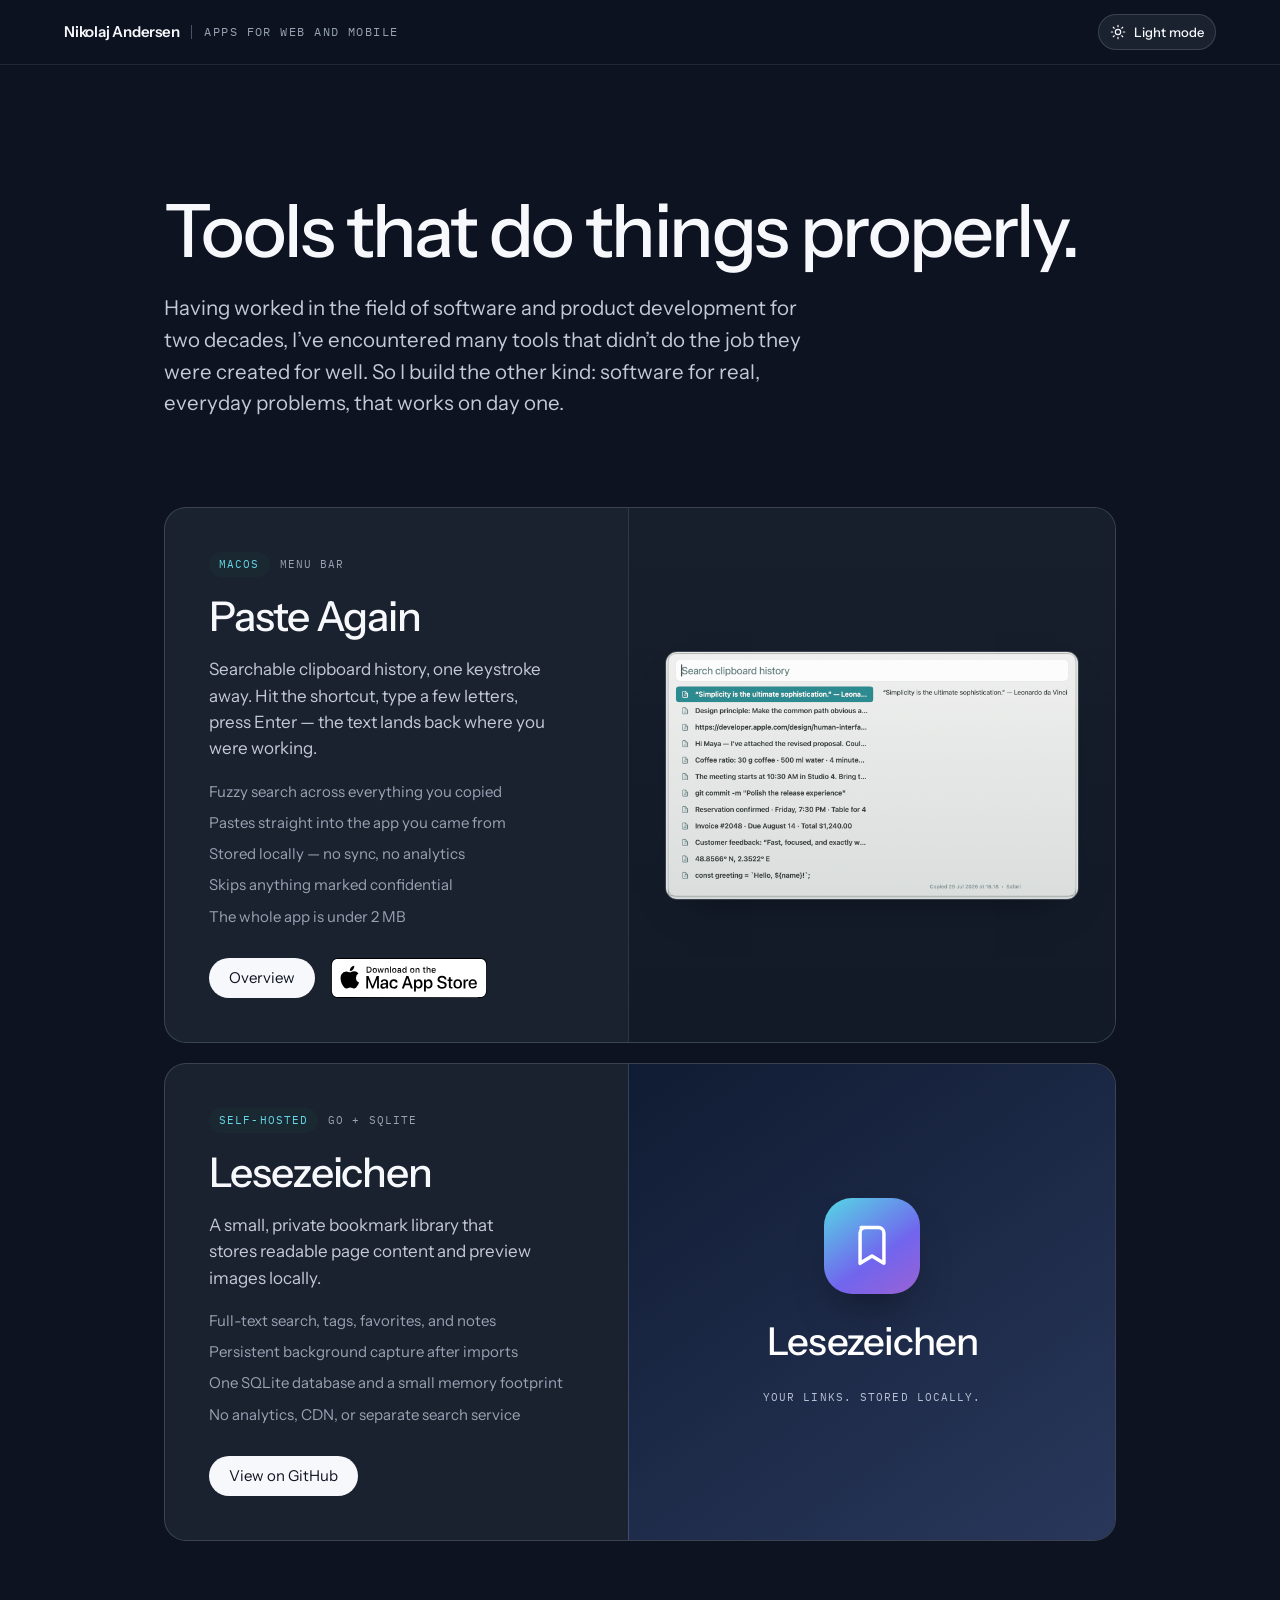
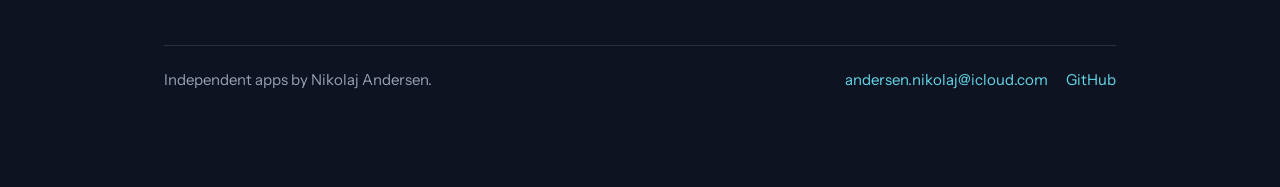
==== index.html @ 2fae5109 "Add dark mode toggle" ====
<!doctype html>
<html lang="en">
<head>
  <meta charset="utf-8">
  <meta name="viewport" content="width=device-width, initial-scale=1">
  <meta name="description" content="Apps by Nikolaj Andersen — independent software for real, everyday problems.">
  <title>Apps by Nikolaj Andersen</title>
  <script>try { document.documentElement.dataset.theme = sessionStorage.getItem('theme') === 'light' ? 'light' : 'dark'; } catch { document.documentElement.dataset.theme = 'dark'; }</script>
  <link rel="preconnect" href="https://fonts.googleapis.com">
  <link rel="preconnect" href="https://fonts.gstatic.com" crossorigin>
  <link href="https://fonts.googleapis.com/css2?family=Instrument+Sans:wght@400;500;600&family=IBM+Plex+Mono:wght@400;500&display=swap" rel="stylesheet">
  <link rel="stylesheet" href="assets/site.css?v=17510959">
  <script src="assets/theme.js" defer></script>
</head>
<body>
  <header class="site-header">
    <a class="wordmark" href="index.html">
      <span class="wordmark-name">Nikolaj Andersen</span>
      <span class="wordmark-rule"></span>
      <span class="wordmark-tag">Apps for web and mobile</span>
    </a>
    <button class="theme-toggle" type="button" data-theme-toggle aria-pressed="true" aria-label="Switch to light mode">
      <svg class="theme-toggle-icon" data-theme-icon viewBox="0 0 24 24" aria-hidden="true"><circle cx="12" cy="12" r="4"></circle><path d="M12 2v2m0 16v2M4.93 4.93l1.41 1.41m11.32 11.32 1.41 1.41M2 12h2m16 0h2M4.93 19.07l1.41-1.41M17.66 6.34l1.41-1.41"></path></svg>
      <span class="theme-toggle-label" data-theme-label>Light mode</span>
    </button>
  </header>

  <main class="home">
    <h1>Tools that do things properly.</h1>
    <p class="lead">Having worked in the field of software and product development for two decades, I’ve encountered many tools that didn’t do the job they were created for well. So I build the other kind: software for real, everyday problems, that works on day one.</p>

    <section class="apps" aria-label="Apps">

      <article class="app-card">
        <div class="app-card-body">
          <div class="tags">
            <span class="tag">macOS</span>
            <span class="tag-plain">Menu bar</span>
          </div>
          <h2>Paste Again</h2>
          <p>Searchable clipboard history, one keystroke away. Hit the shortcut, type a few letters, press Enter — the text lands back where you were working.</p>
          <ul class="points">
            <li>Fuzzy search across everything you copied</li>
            <li>Pastes straight into the app you came from</li>
            <li>Stored locally — no sync, no analytics</li>
            <li>Skips anything marked confidential</li>
            <li>The whole app is under 2 MB</li>
          </ul>
          <div class="actions">
            <a class="btn" href="paste-again/index.html">Overview</a>
            <!-- Official Apple artwork from https://toolbox.marketingtools.apple.com, unaltered.
                 The href is a placeholder — point it at the App Store product page at release.
                 Do not restyle or recrop the badge:
                 https://developer.apple.com/app-store/marketing/guidelines/ -->
            <a class="badge badge-inline" href="https://andersennl.github.io">
              <img src="assets/download-on-the-mac-app-store-white.svg" data-theme-image data-light-src="assets/download-on-the-mac-app-store-black.svg" data-dark-src="assets/download-on-the-mac-app-store-white.svg" alt="Download on the Mac App Store" width="156" height="40">
            </a>
          </div>
        </div>
        <div class="app-card-visual">
          <img class="shot" src="assets/paste-again-history.png" alt="The Paste Again panel: a search field above a list of recently copied items, with the selected entry previewed beside it." width="1400" height="840" loading="lazy">
        </div>
      </article>

      <article class="app-card">
        <div class="app-card-body">
          <div class="tags">
            <span class="tag">Self-hosted</span>
            <span class="tag-plain">Go + SQLite</span>
          </div>
          <h2>Lesezeichen</h2>
          <p>A small, private bookmark library that stores readable page content and preview images locally.</p>
          <ul class="points">
            <li>Full-text search, tags, favorites, and notes</li>
            <li>Persistent background capture after imports</li>
            <li>One SQLite database and a small memory footprint</li>
            <li>No analytics, CDN, or separate search service</li>
          </ul>
          <div class="actions">
            <a class="btn" href="https://github.com/andersennl/Lesezeichen">View on GitHub</a>
          </div>
        </div>
        <div class="app-card-visual project-visual">
          <div class="project-mark" aria-hidden="true">
            <svg viewBox="0 0 24 24"><path d="M7 3.5h8A2.5 2.5 0 0 1 17.5 6v14l-5.5-3.4L6.5 20V6A2.5 2.5 0 0 1 9 3.5h6"/></svg>
          </div>
          <strong>Lesezeichen</strong>
          <span>Your links. Stored locally.</span>
        </div>
      </article>

    </section>

    <footer class="site-footer">
      <p>Independent apps by Nikolaj Andersen.</p>
      <p class="links"><a href="mailto:andersen.nikolaj@icloud.com">andersen.nikolaj@icloud.com</a><a href="https://github.com/andersennl">GitHub</a></p>
    </footer>
  </main>
</body>
</html>
---- assets/site.css ----
/* Shared design system for andersennl.github.io */

:root {
  color-scheme: dark;
  --bg: #0d1321;
  --text: #f7f8fb;
  --body: #c4cad5;
  --muted: #98a2b2;
  --card: #1a2230;
  --line: rgba(226, 233, 244, .16);
  --line-soft: rgba(226, 233, 244, .1);
  --accent: #65d7e8;
  --accent-dark: #a0eefa;
  --accent-tint: rgba(101, 215, 232, .1);
  --warn: #ff7ba7;
  --warn-line: rgba(255, 123, 167, .3);
  --warn-tint: rgba(255, 123, 167, .12);
  --header: rgba(13, 19, 33, .86);
  --rule: rgba(226, 233, 244, .3);
  --visual: linear-gradient(180deg, #171f2d, #121a28);
  --visual-line: rgba(226, 233, 244, .12);
  --image-line: rgba(226, 233, 244, .18);
  --image-shadow: rgba(0, 0, 0, .5);
  --button-line: rgba(226, 233, 244, .24);
  --button-line-hover: rgba(226, 233, 244, .55);
  --accent-line: rgba(101, 215, 232, .36);
  --accent-card: rgba(101, 215, 232, .1);
  --accent-card-text: #bceef3;
  --code-bg: rgba(226, 233, 244, .09);
  --key-line: rgba(226, 233, 244, .28);
  --key-bg: rgba(226, 233, 244, .08);
  --footer-line: rgba(226, 233, 244, .14);
  --sans: 'Instrument Sans', -apple-system, BlinkMacSystemFont, 'Segoe UI', sans-serif;
  --mono: 'IBM Plex Mono', ui-monospace, SFMono-Regular, Menlo, monospace;
  --gutter: clamp(20px, 5vw, 64px);
}

html[data-theme="light"] {
  color-scheme: light;
  --bg: #f6f5f2;
  --text: #191917;
  --body: #4a4a44;
  --muted: #6b6b64;
  --card: #fff;
  --line: rgba(25, 25, 23, .13);
  --line-soft: rgba(25, 25, 23, .09);
  --accent: #1f5c4a;
  --accent-dark: #154236;
  --accent-tint: rgba(31, 92, 74, .08);
  --warn: #8a4d00;
  --warn-line: rgba(164, 91, 0, .3);
  --warn-tint: rgba(164, 91, 0, .06);
  --header: rgba(246, 245, 242, .86);
  --rule: rgba(25, 25, 23, .25);
  --visual: linear-gradient(180deg, #f1f0ec, #e9e8e3);
  --visual-line: rgba(25, 25, 23, .1);
  --image-line: rgba(25, 25, 23, .14);
  --image-shadow: rgba(25, 25, 23, .4);
  --button-line: rgba(25, 25, 23, .16);
  --button-line-hover: rgba(25, 25, 23, .42);
  --accent-line: rgba(31, 92, 74, .28);
  --accent-card: rgba(31, 92, 74, .06);
  --accent-card-text: #3c5249;
  --code-bg: rgba(25, 25, 23, .06);
  --key-line: rgba(25, 25, 23, .2);
  --key-bg: rgba(25, 25, 23, .05);
  --footer-line: rgba(25, 25, 23, .12);
}

* { box-sizing: border-box; }

body {
  margin: 0;
  min-height: 100vh;
  background: var(--bg);
  color: var(--text);
  font-family: var(--sans);
  line-height: 1.55;
  -webkit-font-smoothing: antialiased;
}

a { color: var(--accent); text-decoration: none; }
a:hover { color: var(--accent-dark); text-decoration: underline; text-underline-offset: .18em; }

/* Header */

.site-header {
  position: sticky;
  top: 0;
  z-index: 10;
  display: flex;
  align-items: center;
  justify-content: space-between;
  gap: 24px;
  padding: 14px var(--gutter);
  background: var(--header);
  backdrop-filter: blur(12px);
  border-bottom: 1px solid var(--line-soft);
}

.wordmark {
  display: flex;
  align-items: center;
  gap: 12px;
  color: var(--text);
}

.wordmark:hover { color: var(--text); text-decoration: none; }
.wordmark:hover .wordmark-name { text-decoration: underline; text-underline-offset: .18em; }
.wordmark-name { font-size: 15px; font-weight: 600; letter-spacing: -.015em; }
.wordmark-rule { width: 1px; height: 14px; background: var(--rule); }
.wordmark-tag { font-family: var(--mono); font-size: 12px; letter-spacing: .12em; text-transform: uppercase; color: var(--muted); }

.theme-toggle {
  display: inline-flex;
  align-items: center;
  gap: 8px;
  padding: 7px 11px;
  border: 1px solid var(--line);
  border-radius: 999px;
  background: var(--card);
  color: var(--text);
  cursor: pointer;
  font: inherit;
  font-size: 13px;
  font-weight: 500;
}

.theme-toggle:hover { border-color: var(--button-line-hover); color: var(--accent-dark); }
.theme-toggle:focus-visible { outline: 2px solid var(--accent); outline-offset: 3px; }
.theme-toggle-icon { width: 16px; height: 16px; }
.theme-toggle-icon { fill: none; stroke: currentColor; stroke-linecap: round; stroke-linejoin: round; stroke-width: 1.8; }

/* Too wide to sit on one line on a phone, so it stacks under the name instead of hiding. */
@media (max-width: 560px) {
  .wordmark { flex-direction: column; align-items: flex-start; gap: 2px; }
  .wordmark-rule { display: none; }
  .wordmark-tag { font-size: 10px; letter-spacing: .1em; }
  .theme-toggle-label { display: none; }
  .theme-toggle { padding: 8px; }
}

/* Layout */

main {
  max-width: 1080px;
  margin: 0 auto;
  padding: clamp(44px, 8vw, 96px) var(--gutter) 96px;
}

main.home { padding-top: clamp(56px, 11vw, 128px); }

.eyebrow {
  margin: 0 0 20px;
  font-family: var(--mono);
  font-size: 12px;
  letter-spacing: .14em;
  text-transform: uppercase;
  color: var(--muted);
}

h1 {
  margin: 0;
  font-size: clamp(2.4rem, 6vw, 4rem);
  font-weight: 500;
  line-height: 1.02;
  letter-spacing: -.035em;
  text-wrap: balance;
}

main.home h1 { max-width: 20ch; font-size: clamp(2.6rem, 7vw, 4.6rem); }

.lead {
  margin: 22px 0 0;
  max-width: 48ch;
  font-size: clamp(1.05rem, 1.6vw, 1.3rem);
  color: var(--body);
  text-wrap: pretty;
}

main.home .lead { margin-top: 24px; max-width: 46ch; }

/* App cards on the home page */

.apps { display: grid; gap: 20px; margin-top: clamp(48px, 8vw, 88px); }

.app-card {
  display: grid;
  grid-template-columns: minmax(0, 1fr) minmax(0, 1.05fr);
  align-items: stretch;
  border: 1px solid var(--line);
  border-radius: 22px;
  background: var(--card);
  overflow: hidden;
}

.app-card-body {
  display: flex;
  flex-direction: column;
  gap: 18px;
  padding: clamp(26px, 4vw, 44px);
}

.tags { display: flex; align-items: center; gap: 10px; }

.tag,
.tag-plain {
  font-family: var(--mono);
  font-size: 11px;
  letter-spacing: .1em;
  text-transform: uppercase;
}

.tag { padding: 4px 10px; border-radius: 999px; background: rgba(31, 92, 74, .1); color: var(--accent); }
.tag-plain { color: var(--muted); }

.app-card h2 {
  margin: 0;
  font-size: clamp(1.8rem, 3.2vw, 2.6rem);
  font-weight: 500;
  letter-spacing: -.03em;
  line-height: 1.05;
}

.app-card-body > p {
  margin: 0;
  max-width: 38ch;
  font-size: 1.0625rem;
  color: var(--body);
  text-wrap: pretty;
}

.points {
  display: grid;
  gap: 8px;
  margin: 0;
  padding: 0;
  list-style: none;
  font-size: .9375rem;
  color: var(--muted);
}

.actions {
  display: flex;
  flex-wrap: wrap;
  align-items: center;
  gap: 16px;
  margin-top: auto;
  padding-top: 12px;
}

.app-card-visual {
  display: grid;
  place-items: center;
  padding: clamp(22px, 3vw, 36px);
  background: var(--visual);
  border-left: 1px solid var(--visual-line);
}

.project-visual {
  align-content: center;
  gap: 18px;
  color: #fff;
  background: linear-gradient(145deg, #101c33, #29375b);
  text-align: center;
}

.project-mark {
  display: grid;
  width: 96px;
  height: 96px;
  place-items: center;
  border-radius: 28px;
  background: linear-gradient(145deg, #55d8e4, #7165ee 60%, #9a62d4);
  box-shadow: 0 24px 48px -24px rgba(0, 0, 0, .7);
}

.project-mark svg { width: 52px; fill: none; stroke: currentColor; stroke-width: 1.6; stroke-linecap: round; stroke-linejoin: round; }
.project-visual strong { font-size: clamp(1.75rem, 3vw, 2.4rem); font-weight: 500; letter-spacing: -.03em; }
.project-visual span { color: #b8c1d4; font-family: var(--mono); font-size: 11px; letter-spacing: .1em; text-transform: uppercase; }

@media (max-width: 820px) {
  .app-card { grid-template-columns: minmax(0, 1fr); }
  .app-card-visual { border-left: 0; border-top: 1px solid var(--visual-line); }
}

/* App screenshots */

.shot {
  display: block;
  width: 100%;
  max-width: 460px;
  height: auto;
  border-radius: 12px;
  border: 1px solid var(--image-line);
  box-shadow: 0 18px 40px -24px var(--image-shadow);
}

.shot-wide { max-width: 100%; margin-top: clamp(36px, 6vw, 64px); border-radius: 16px; }

/* Buttons */

.btn {
  display: inline-block;
  padding: 11px 20px;
  border: 0;
  border-radius: 999px;
  background: var(--text);
  color: var(--bg);
  cursor: pointer;
  font: inherit;
  font-size: 15px;
  text-decoration: none;
}

.btn:hover { background: var(--accent); color: var(--bg); text-decoration: none; }

.btn-ghost {
  border: 1px solid var(--button-line);
  background: var(--card);
  color: var(--text);
}

.btn-ghost:hover { border-color: var(--button-line-hover); background: var(--card); color: var(--text); }

.link-strong { font-size: 15px; font-weight: 500; }

.badge { display: inline-block; margin-top: 28px; }
.badge:hover { text-decoration: none; }

/* The asset is 156.10054 × 40. Pinning the height to its native 40px and letting the
   width follow keeps the top and bottom edges on whole pixels — forcing a round 156px
   width instead would rescale the whole badge by 0.9994 and soften its outline. */
.badge img { display: block; width: auto; height: 40px; }

.badge-inline { margin-top: 0; }

/* Integer height so it matches the badge's native 40px sitting next to it. */
.actions .btn {
  display: inline-flex;
  align-items: center;
  height: 40px;
  padding: 0 20px;
}

/* Feature grids */

.grid {
  display: grid;
  grid-template-columns: repeat(auto-fit, minmax(240px, 1fr));
  gap: 16px;
  margin-top: clamp(40px, 7vw, 72px);
}

.grid-wide { grid-template-columns: repeat(auto-fit, minmax(280px, 1fr)); }

.card {
  padding: 24px;
  border: 1px solid var(--line);
  border-radius: 16px;
  background: var(--card);
}

.card h2,
.card h3 { margin: 0 0 8px; font-size: 1.0625rem; font-weight: 600; }
.card p { margin: 0; font-size: .9375rem; color: var(--muted); }
.card p + p { margin-top: 10px; }
.card .body { color: var(--body); }

.card-accent { border-color: var(--accent-line); background: var(--accent-card); }
.card-accent h3, .card-accent h2 { color: var(--accent-dark); }
.card-accent p { color: var(--accent-card-text); }

.card-warn {
  padding: clamp(22px, 3vw, 32px);
  border-radius: 18px;
  border-color: var(--warn-line);
  background: var(--warn-tint);
}

.card-warn h2 { margin-bottom: 12px; font-size: 1.125rem; }
.card-warn .warning { margin: 0 0 14px; font-size: 1rem; font-weight: 600; color: var(--warn); }
.card-warn ul { display: grid; gap: 8px; margin: 0; padding-left: 20px; font-size: .9375rem; color: var(--body); }

.card-lg { padding: clamp(22px, 3vw, 32px); border-radius: 18px; }
.card-lg h2 { margin-bottom: 10px; font-size: 1.125rem; }

.stack { display: grid; gap: 16px; margin-top: clamp(36px, 6vw, 64px); }

.page-actions { display: flex; flex-wrap: wrap; align-items: center; gap: 12px; margin-top: 48px; }

/* Prose pages (privacy policies) */

.prose { max-width: 780px; }
.prose .updated { margin-top: .75rem; color: var(--muted); font-size: .95rem; }
.prose h2 { margin: 3rem 0 0; font-size: 1.35rem; font-weight: 600; letter-spacing: -.02em; }
.prose h3 { margin: 2rem 0 0; font-size: 1.05rem; font-weight: 600; }
.prose p { margin: 1rem 0 0; color: var(--body); }
.prose .lead { color: var(--body); }
.prose ul { margin: 1rem 0 0; padding-left: 1.25rem; color: var(--body); }
.prose li { margin-top: .625rem; }
.prose strong { color: var(--text); }

.note {
  margin-top: 1.5rem;
  padding: 1.25rem 1.5rem;
  border: 1px solid var(--line);
  border-radius: 16px;
  background: var(--card);
}

.note p { margin: 0; }
.note p + p { margin-top: 1rem; }

code {
  padding: .12em .4em;
  border-radius: .35rem;
  background: var(--code-bg);
  font-family: var(--mono);
  font-size: .9em;
  word-break: break-all;
}

pre {
  margin: 1rem 0 0;
  padding: 1rem;
  overflow-x: auto;
  border-radius: .75rem;
  background: var(--code-bg);
}

pre code { padding: 0; background: none; word-break: normal; }

kbd {
  padding: .1em .4em;
  border: 1px solid var(--key-line);
  border-radius: .35rem;
  background: var(--key-bg);
  font-family: var(--mono);
  font-size: .9em;
}

/* Footer */

.site-footer {
  display: flex;
  flex-wrap: wrap;
  align-items: baseline;
  justify-content: space-between;
  gap: 16px;
  margin-top: clamp(56px, 9vw, 104px);
  padding-top: 22px;
  border-top: 1px solid var(--footer-line);
}

.site-footer p { margin: 0; font-size: .9375rem; color: var(--muted); }
.site-footer .links { display: flex; flex-wrap: wrap; gap: 18px; }
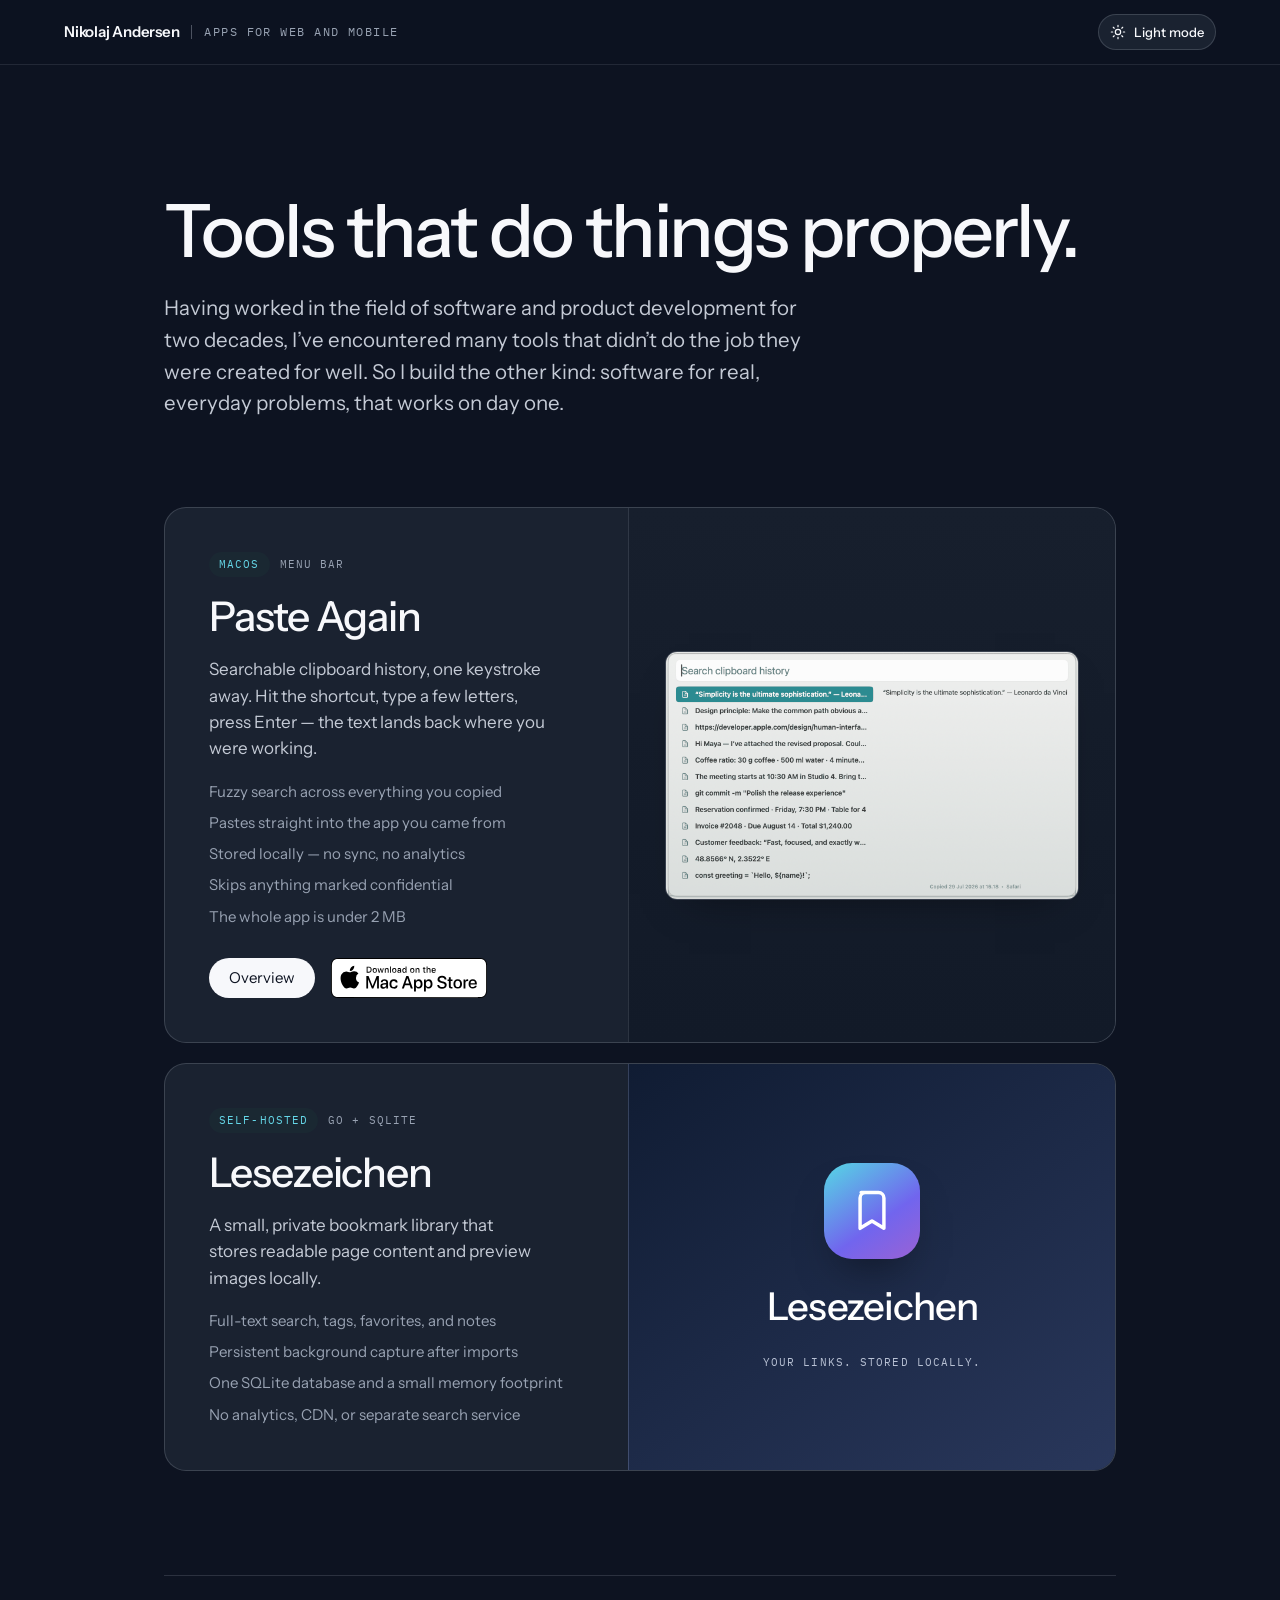
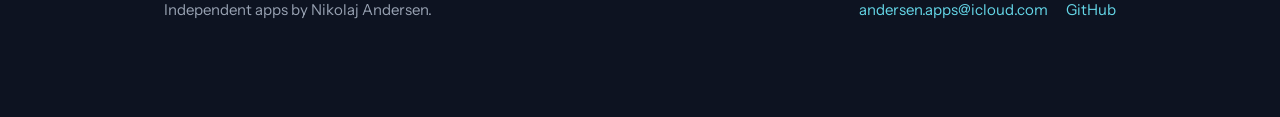
==== commit df8e7dff: "Use public app contact address" ====
--- a/index.html
+++ b/index.html
@@ -76,9 +76,6 @@
             <li>One SQLite database and a small memory footprint</li>
             <li>No analytics, CDN, or separate search service</li>
           </ul>
-          <div class="actions">
-            <a class="btn" href="https://github.com/andersennl/Lesezeichen">View on GitHub</a>
-          </div>
         </div>
         <div class="app-card-visual project-visual">
           <div class="project-mark" aria-hidden="true">
@@ -93,7 +90,7 @@
 
     <footer class="site-footer">
       <p>Independent apps by Nikolaj Andersen.</p>
-      <p class="links"><a href="mailto:andersen.nikolaj@icloud.com">andersen.nikolaj@icloud.com</a><a href="https://github.com/andersennl">GitHub</a></p>
+      <p class="links"><a href="mailto:andersen.apps@icloud.com">andersen.apps@icloud.com</a><a href="https://github.com/andersennl">GitHub</a></p>
     </footer>
   </main>
 </body>
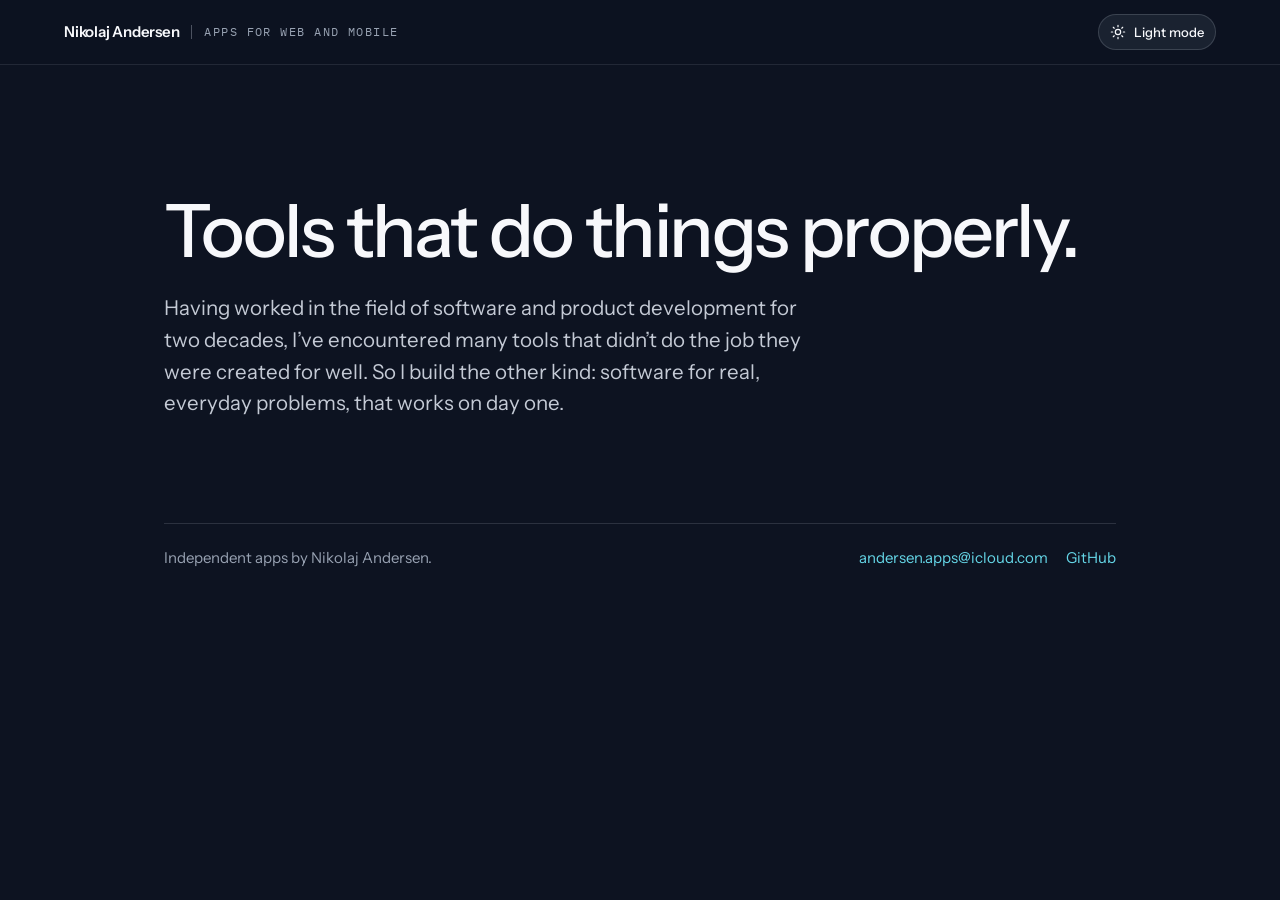
==== commit cb828614: "Hide unreleased apps from home page" ====
--- a/index.html
+++ b/index.html
@@ -29,65 +29,6 @@
     <h1>Tools that do things properly.</h1>
     <p class="lead">Having worked in the field of software and product development for two decades, I’ve encountered many tools that didn’t do the job they were created for well. So I build the other kind: software for real, everyday problems, that works on day one.</p>
 
-    <section class="apps" aria-label="Apps">
-
-      <article class="app-card">
-        <div class="app-card-body">
-          <div class="tags">
-            <span class="tag">macOS</span>
-            <span class="tag-plain">Menu bar</span>
-          </div>
-          <h2>Paste Again</h2>
-          <p>Searchable clipboard history, one keystroke away. Hit the shortcut, type a few letters, press Enter — the text lands back where you were working.</p>
-          <ul class="points">
-            <li>Fuzzy search across everything you copied</li>
-            <li>Pastes straight into the app you came from</li>
-            <li>Stored locally — no sync, no analytics</li>
-            <li>Skips anything marked confidential</li>
-            <li>The whole app is under 2 MB</li>
-          </ul>
-          <div class="actions">
-            <a class="btn" href="paste-again/index.html">Overview</a>
-            <!-- Official Apple artwork from https://toolbox.marketingtools.apple.com, unaltered.
-                 The href is a placeholder — point it at the App Store product page at release.
-                 Do not restyle or recrop the badge:
-                 https://developer.apple.com/app-store/marketing/guidelines/ -->
-            <a class="badge badge-inline" href="https://andersennl.github.io">
-              <img src="assets/download-on-the-mac-app-store-white.svg" data-theme-image data-light-src="assets/download-on-the-mac-app-store-black.svg" data-dark-src="assets/download-on-the-mac-app-store-white.svg" alt="Download on the Mac App Store" width="156" height="40">
-            </a>
-          </div>
-        </div>
-        <div class="app-card-visual">
-          <img class="shot" src="assets/paste-again-history.png" alt="The Paste Again panel: a search field above a list of recently copied items, with the selected entry previewed beside it." width="1400" height="840" loading="lazy">
-        </div>
-      </article>
-
-      <article class="app-card">
-        <div class="app-card-body">
-          <div class="tags">
-            <span class="tag">Self-hosted</span>
-            <span class="tag-plain">Go + SQLite</span>
-          </div>
-          <h2>Lesezeichen</h2>
-          <p>A small, private bookmark library that stores readable page content and preview images locally.</p>
-          <ul class="points">
-            <li>Full-text search, tags, favorites, and notes</li>
-            <li>Persistent background capture after imports</li>
-            <li>One SQLite database and a small memory footprint</li>
-            <li>No analytics, CDN, or separate search service</li>
-          </ul>
-        </div>
-        <div class="app-card-visual project-visual">
-          <div class="project-mark" aria-hidden="true">
-            <svg viewBox="0 0 24 24"><path d="M7 3.5h8A2.5 2.5 0 0 1 17.5 6v14l-5.5-3.4L6.5 20V6A2.5 2.5 0 0 1 9 3.5h6"/></svg>
-          </div>
-          <strong>Lesezeichen</strong>
-          <span>Your links. Stored locally.</span>
-        </div>
-      </article>
-
-    </section>
-
     <footer class="site-footer">
       <p>Independent apps by Nikolaj Andersen.</p>
       <p class="links"><a href="mailto:andersen.apps@icloud.com">andersen.apps@icloud.com</a><a href="https://github.com/andersennl">GitHub</a></p>
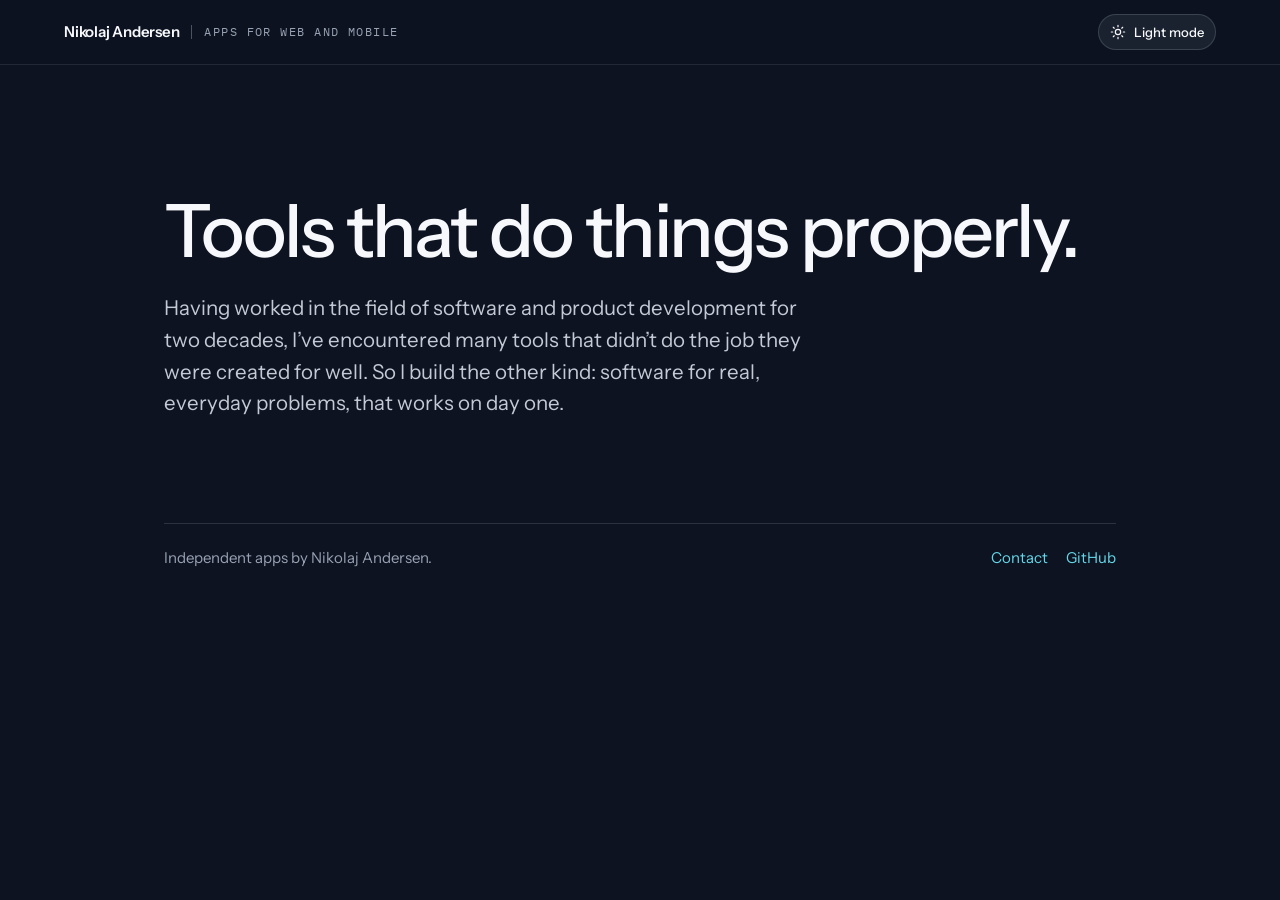
==== commit 4e77a3a5: "Add contact page" ====
--- a/index.html
+++ b/index.html
@@ -9,7 +9,7 @@
   <link rel="preconnect" href="https://fonts.googleapis.com">
   <link rel="preconnect" href="https://fonts.gstatic.com" crossorigin>
   <link href="https://fonts.googleapis.com/css2?family=Instrument+Sans:wght@400;500;600&family=IBM+Plex+Mono:wght@400;500&display=swap" rel="stylesheet">
-  <link rel="stylesheet" href="assets/site.css?v=17510959">
+  <link rel="stylesheet" href="assets/site.css?v=5fab1065">
   <script src="assets/theme.js" defer></script>
 </head>
 <body>
@@ -31,7 +31,7 @@
 
     <footer class="site-footer">
       <p>Independent apps by Nikolaj Andersen.</p>
-      <p class="links"><a href="mailto:andersen.apps@icloud.com">andersen.apps@icloud.com</a><a href="https://github.com/andersennl">GitHub</a></p>
+      <p class="links"><a href="contact/index.html">Contact</a><a href="https://github.com/andersennl">GitHub</a></p>
     </footer>
   </main>
 </body>
--- a/assets/site.css
+++ b/assets/site.css
@@ -412,6 +412,32 @@
 .note p { margin: 0; }
 .note p + p { margin-top: 1rem; }
 
+/* Contact page */
+
+.contact-details {
+  display: grid;
+  gap: 24px;
+  max-width: 560px;
+  margin-top: clamp(36px, 6vw, 64px);
+  padding: clamp(24px, 4vw, 36px);
+  border: 1px solid var(--line);
+  border-radius: 18px;
+  background: var(--card);
+  font-style: normal;
+}
+
+.contact-details p { margin: 0; }
+.contact-label {
+  margin-bottom: 6px;
+  font-family: var(--mono);
+  font-size: .75rem;
+  letter-spacing: .12em;
+  text-transform: uppercase;
+  color: var(--muted);
+}
+
+.contact-value { color: var(--body); }
+
 code {
   padding: .12em .4em;
   border-radius: .35rem;
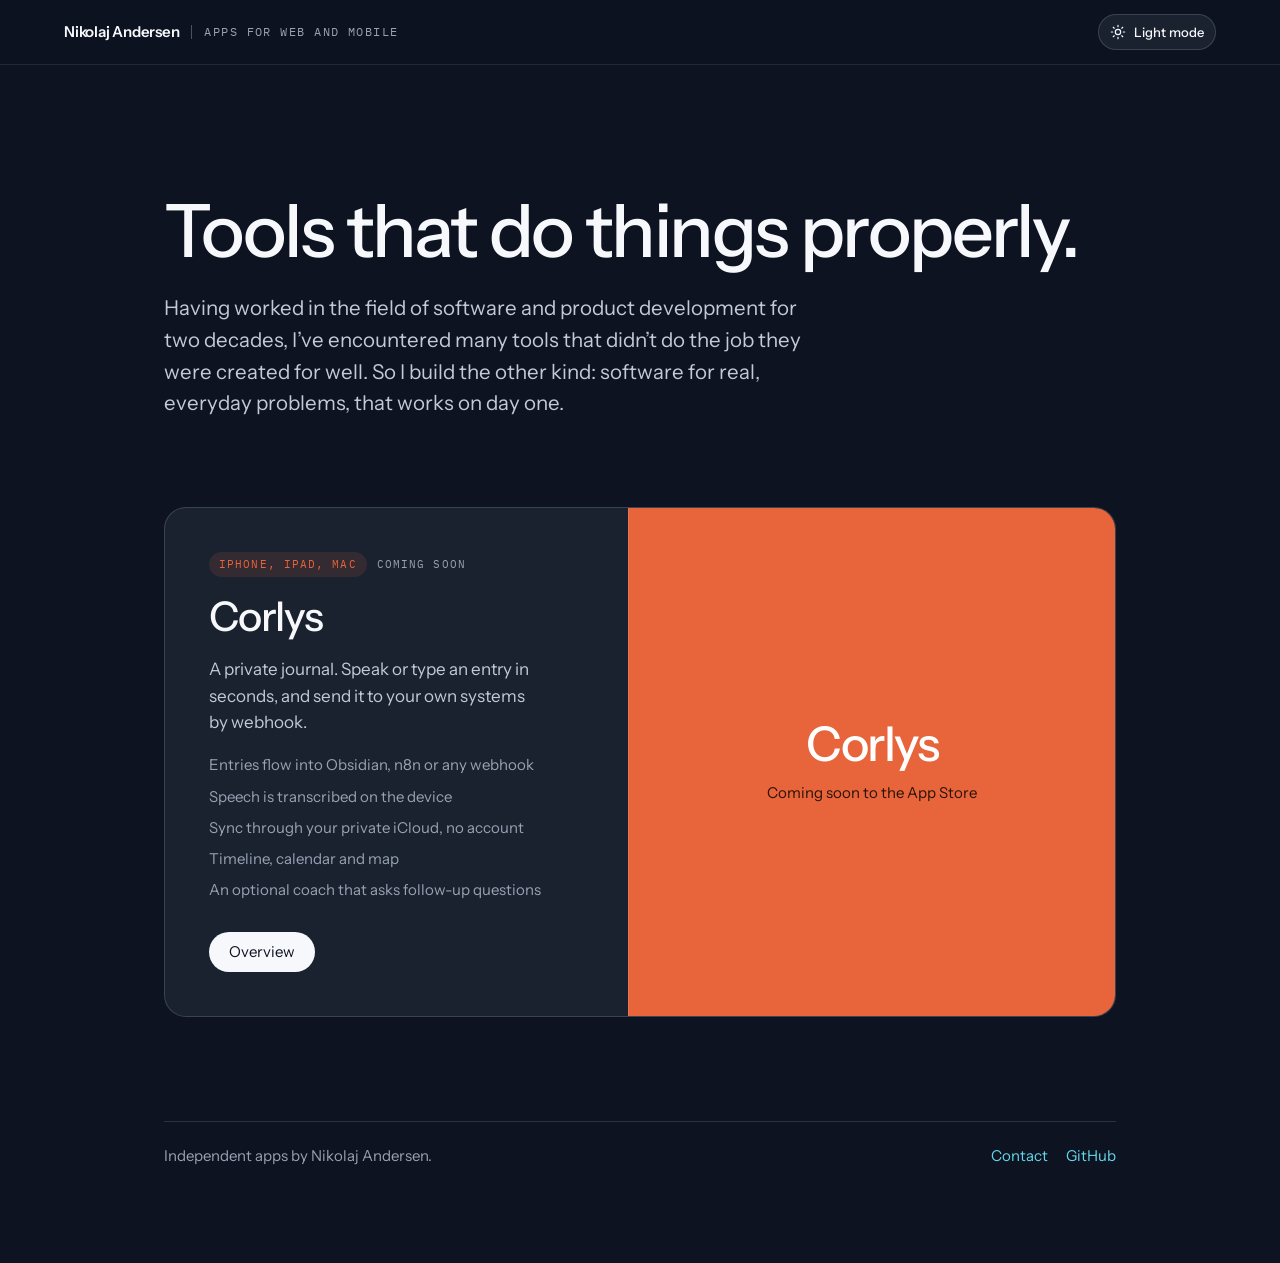
==== commit 3216fc67: "Add Corlys pages: overview, privacy policy, webhooks and Day One guide Corlys gets its own section u" ====
--- a/index.html
+++ b/index.html
@@ -9,7 +9,7 @@
   <link rel="preconnect" href="https://fonts.googleapis.com">
   <link rel="preconnect" href="https://fonts.gstatic.com" crossorigin>
   <link href="https://fonts.googleapis.com/css2?family=Instrument+Sans:wght@400;500;600&family=IBM+Plex+Mono:wght@400;500&display=swap" rel="stylesheet">
-  <link rel="stylesheet" href="assets/site.css?v=5fab1065">
+  <link rel="stylesheet" href="assets/site.css?v=044c7620">
   <script src="assets/theme.js" defer></script>
 </head>
 <body>
@@ -29,6 +29,39 @@
     <h1>Tools that do things properly.</h1>
     <p class="lead">Having worked in the field of software and product development for two decades, I’ve encountered many tools that didn’t do the job they were created for well. So I build the other kind: software for real, everyday problems, that works on day one.</p>
 
+    <section class="apps" aria-label="Apps">
+
+      <article class="app-card corlys">
+        <div class="app-card-body">
+          <div class="tags">
+            <span class="tag">iPhone, iPad, Mac</span>
+            <span class="tag-plain">Coming soon</span>
+          </div>
+          <h2>Corlys</h2>
+          <p>A private journal. Speak or type an entry in seconds, and send it to your own systems by webhook.</p>
+          <ul class="points">
+            <li>Entries flow into Obsidian, n8n or any webhook</li>
+            <li>Speech is transcribed on the device</li>
+            <li>Sync through your private iCloud, no account</li>
+            <li>Timeline, calendar and map</li>
+            <li>An optional coach that asks follow-up questions</li>
+          </ul>
+          <div class="actions">
+            <a class="btn" href="corlys/index.html">Overview</a>
+            <!-- STORE LINK: not released yet. Add the official App Store badge here at release. -->
+          </div>
+        </div>
+        <!-- SCREENSHOT GOES HERE: replace the contents of this panel with
+             <img class="shot" src="assets/corlys-journal.png" alt="…" width="…" height="…" loading="lazy">
+             once a real screenshot from the simulator exists, and drop the corlys-visual class. -->
+        <div class="app-card-visual corlys-visual">
+          <strong>Corlys</strong>
+          <span>Coming soon to the App Store</span>
+        </div>
+      </article>
+
+    </section>
+
     <footer class="site-footer">
       <p>Independent apps by Nikolaj Andersen.</p>
       <p class="links"><a href="contact/index.html">Contact</a><a href="https://github.com/andersennl">GitHub</a></p>
--- a/assets/site.css
+++ b/assets/site.css
@@ -466,6 +466,45 @@
   font-size: .9em;
 }
 
+/* Prose extras: numbered steps and tables */
+
+.prose ol { margin: 1rem 0 0; padding-left: 1.25rem; color: var(--body); }
+
+.prose table { width: 100%; margin-top: 1.25rem; border-collapse: collapse; font-size: .9375rem; }
+.prose th,
+.prose td { padding: .625rem .75rem .625rem 0; border-bottom: 1px solid var(--line); color: var(--body); text-align: left; vertical-align: top; }
+.prose th { color: var(--text); font-weight: 600; }
+.prose td code { word-break: normal; white-space: nowrap; }
+
+/* Corlys: the app's own accent, Glut-Koralle (#E8643A), replaces the site accent on its
+   pages and on its home page card. The light theme uses a darker shade of the same hue
+   for text, because #E8643A on the light background falls short of 4.5:1. */
+
+.corlys {
+  --accent: #e8643a;
+  --accent-dark: #f08a66;
+  --accent-tint: rgba(232, 100, 58, .12);
+  --accent-line: rgba(232, 100, 58, .4);
+  --accent-card: rgba(232, 100, 58, .1);
+  --accent-card-text: #f1cfc2;
+}
+
+html[data-theme="light"] .corlys {
+  --accent: #b8431c;
+  --accent-dark: #8f3113;
+  --accent-tint: rgba(232, 100, 58, .1);
+  --accent-line: rgba(232, 100, 58, .4);
+  --accent-card: rgba(232, 100, 58, .07);
+  --accent-card-text: #5c3a2c;
+}
+
+.corlys .tag { background: var(--accent-tint); }
+.status { margin-top: 28px; }
+
+.corlys-visual { align-content: center; gap: 12px; background: #e8643a; text-align: center; }
+.corlys-visual strong { color: #fff; font-size: clamp(2rem, 4vw, 3rem); font-weight: 500; letter-spacing: -.03em; line-height: 1.05; }
+.corlys-visual span { color: #2a1208; font-size: .9375rem; }
+
 /* Footer */
 
 .site-footer {
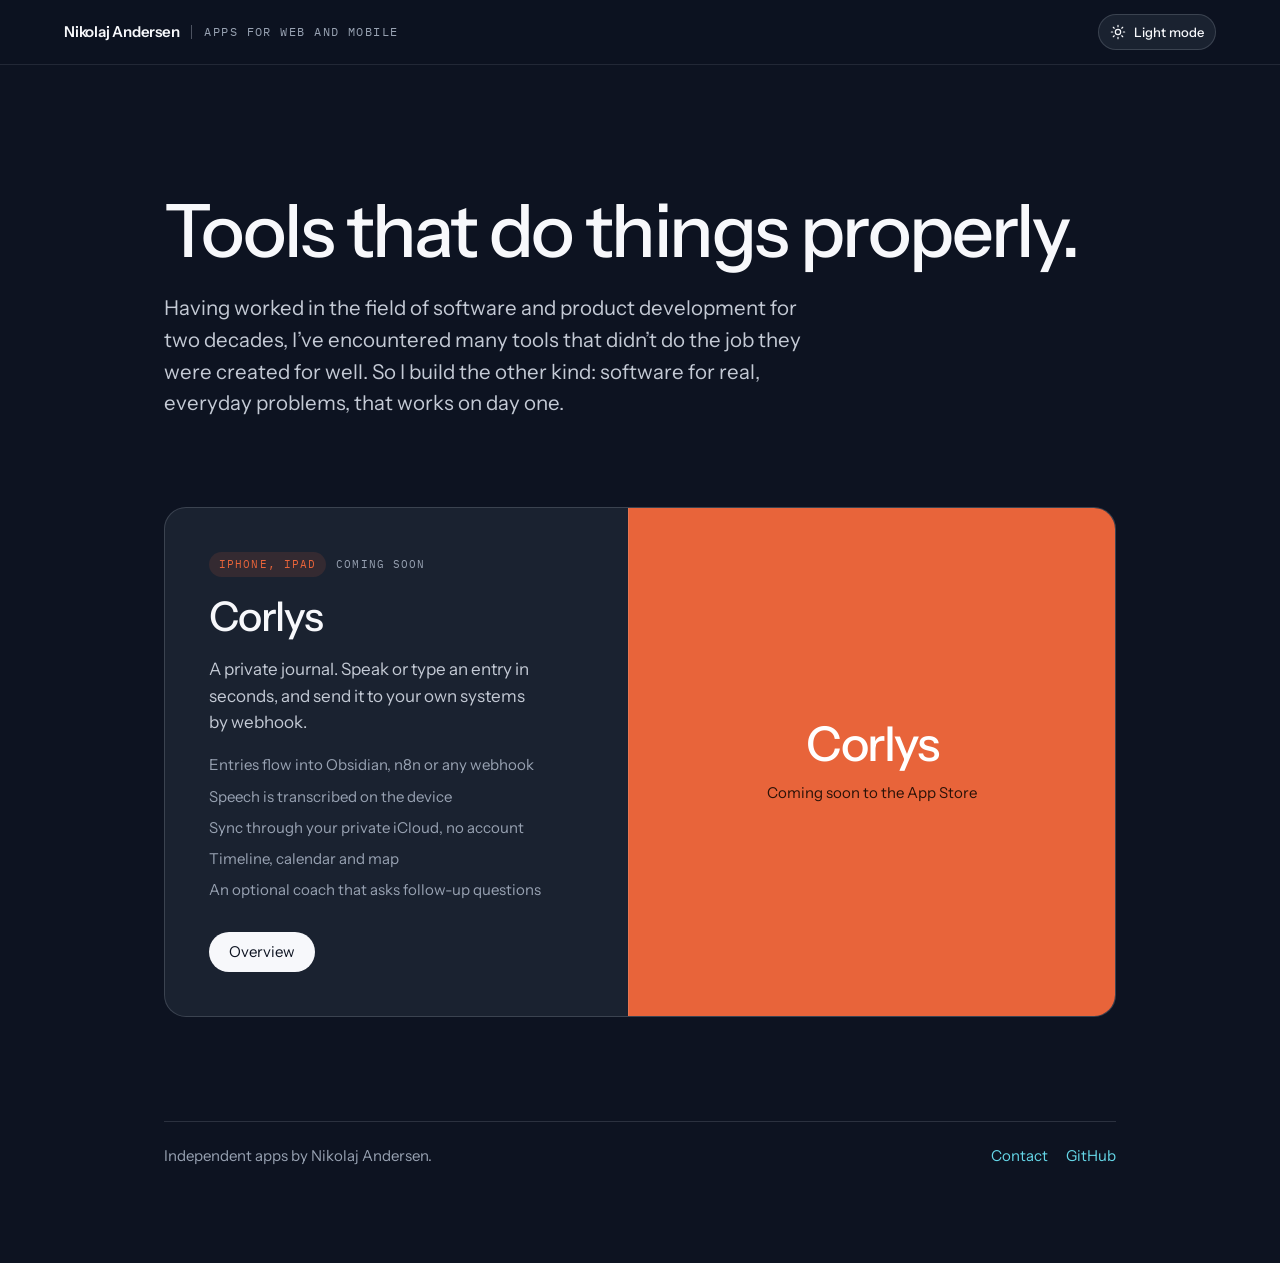
==== commit fb059e6a: "Name iPhone and iPad as the Corlys platforms" ====
--- a/index.html
+++ b/index.html
@@ -34,7 +34,7 @@
       <article class="app-card corlys">
         <div class="app-card-body">
           <div class="tags">
-            <span class="tag">iPhone, iPad, Mac</span>
+            <span class="tag">iPhone, iPad</span>
             <span class="tag-plain">Coming soon</span>
           </div>
           <h2>Corlys</h2>
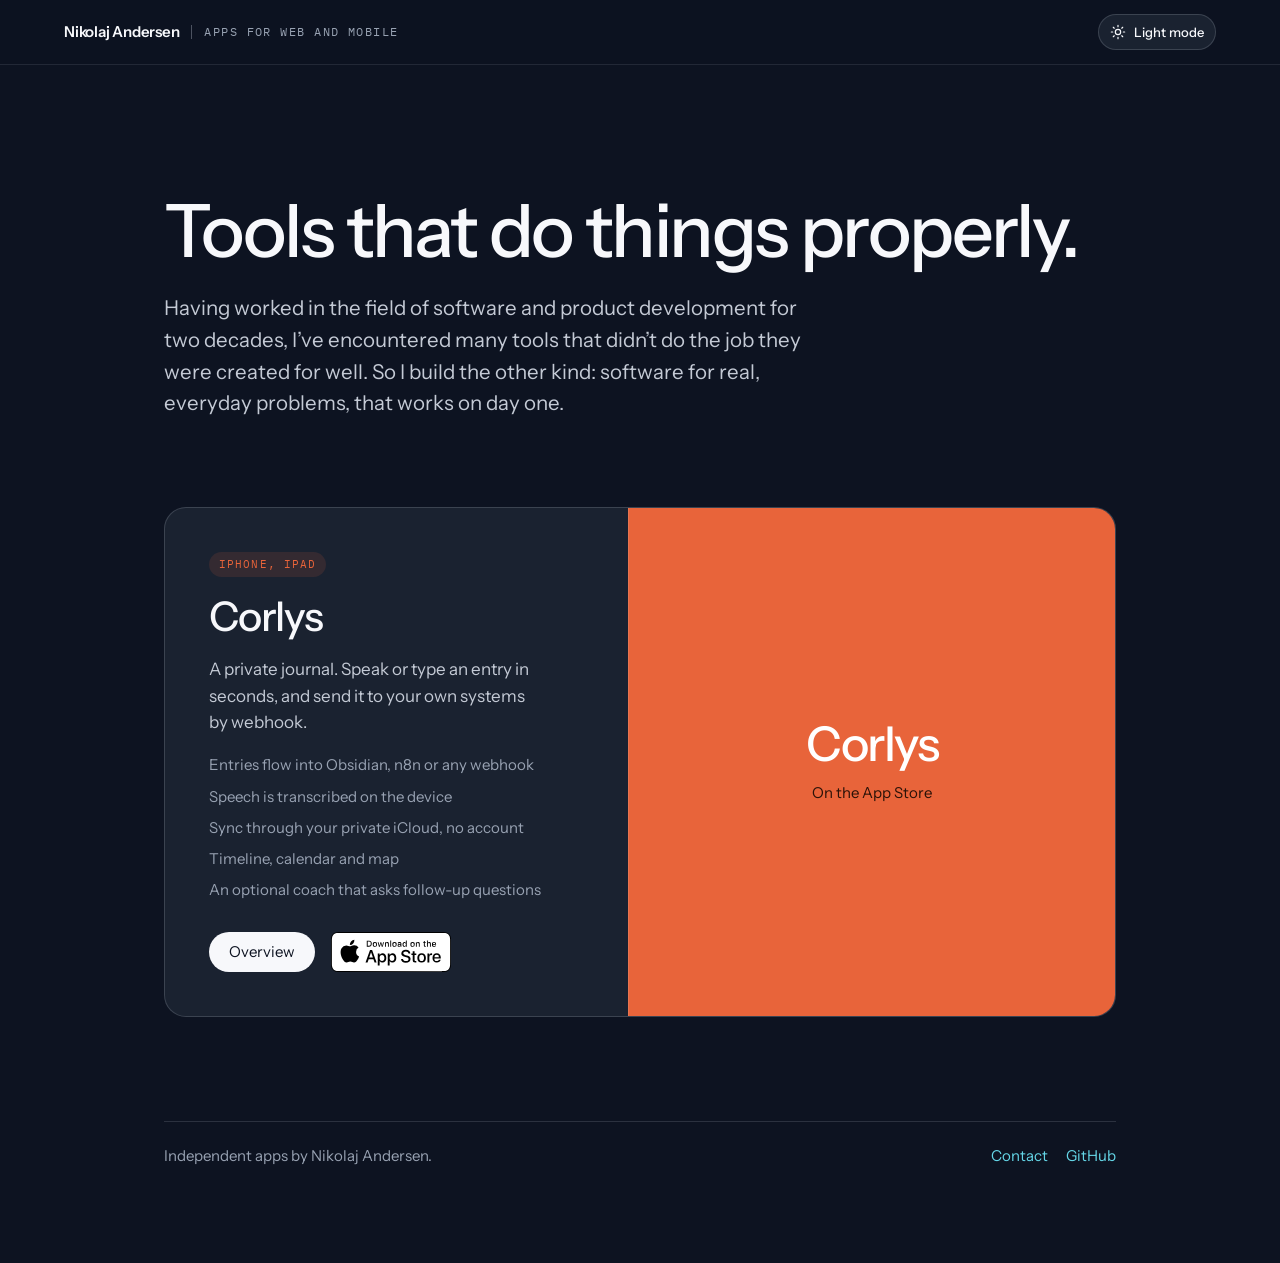
==== commit 8e858fb4: "Link Corlys to the App Store" ====
--- a/index.html
+++ b/index.html
@@ -35,7 +35,6 @@
         <div class="app-card-body">
           <div class="tags">
             <span class="tag">iPhone, iPad</span>
-            <span class="tag-plain">Coming soon</span>
           </div>
           <h2>Corlys</h2>
           <p>A private journal. Speak or type an entry in seconds, and send it to your own systems by webhook.</p>
@@ -48,7 +47,9 @@
           </ul>
           <div class="actions">
             <a class="btn" href="corlys/index.html">Overview</a>
-            <!-- STORE LINK: not released yet. Add the official App Store badge here at release. -->
+            <a class="badge badge-inline" href="https://apps.apple.com/app/corlys-tagebuch/id6806755206">
+              <img src="assets/download-on-the-app-store-white.svg" data-theme-image data-light-src="assets/download-on-the-app-store-black.svg" data-dark-src="assets/download-on-the-app-store-white.svg" alt="Download on the App Store" width="120" height="40">
+            </a>
           </div>
         </div>
         <!-- SCREENSHOT GOES HERE: replace the contents of this panel with
@@ -56,7 +57,7 @@
              once a real screenshot from the simulator exists, and drop the corlys-visual class. -->
         <div class="app-card-visual corlys-visual">
           <strong>Corlys</strong>
-          <span>Coming soon to the App Store</span>
+          <span>On the App Store</span>
         </div>
       </article>
 
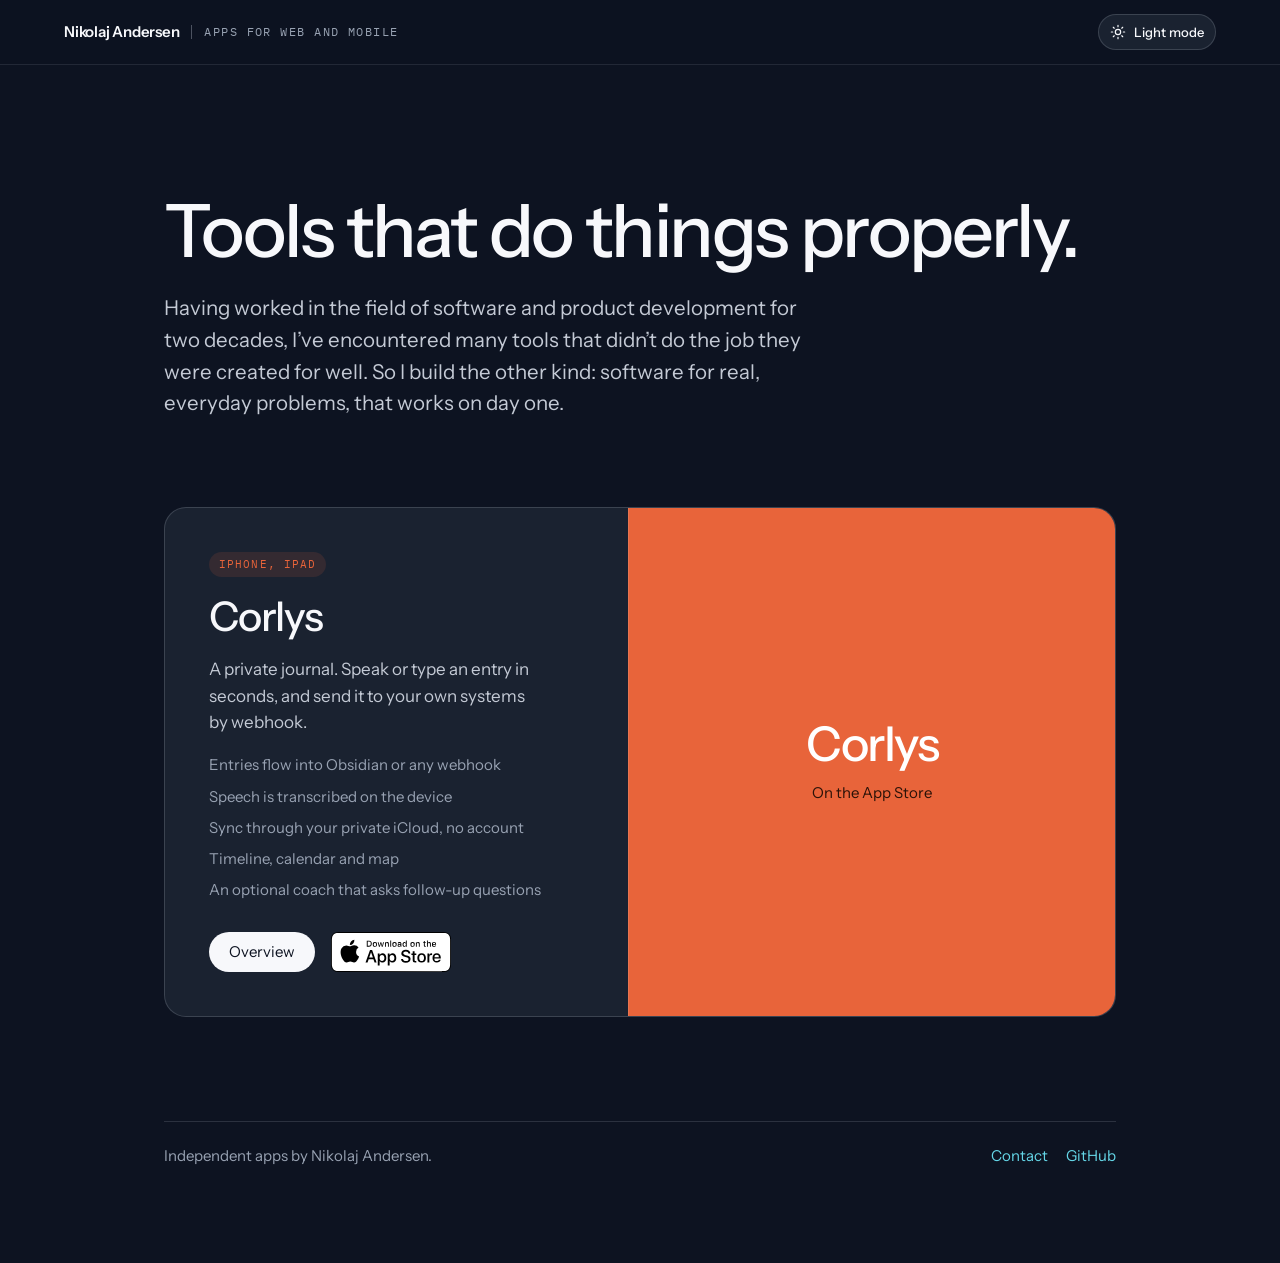
==== commit a61102b4: "Replace the Corlys n8n guide with a webhook reference" ====
--- a/index.html
+++ b/index.html
@@ -39,7 +39,7 @@
           <h2>Corlys</h2>
           <p>A private journal. Speak or type an entry in seconds, and send it to your own systems by webhook.</p>
           <ul class="points">
-            <li>Entries flow into Obsidian, n8n or any webhook</li>
+            <li>Entries flow into Obsidian or any webhook</li>
             <li>Speech is transcribed on the device</li>
             <li>Sync through your private iCloud, no account</li>
             <li>Timeline, calendar and map</li>
